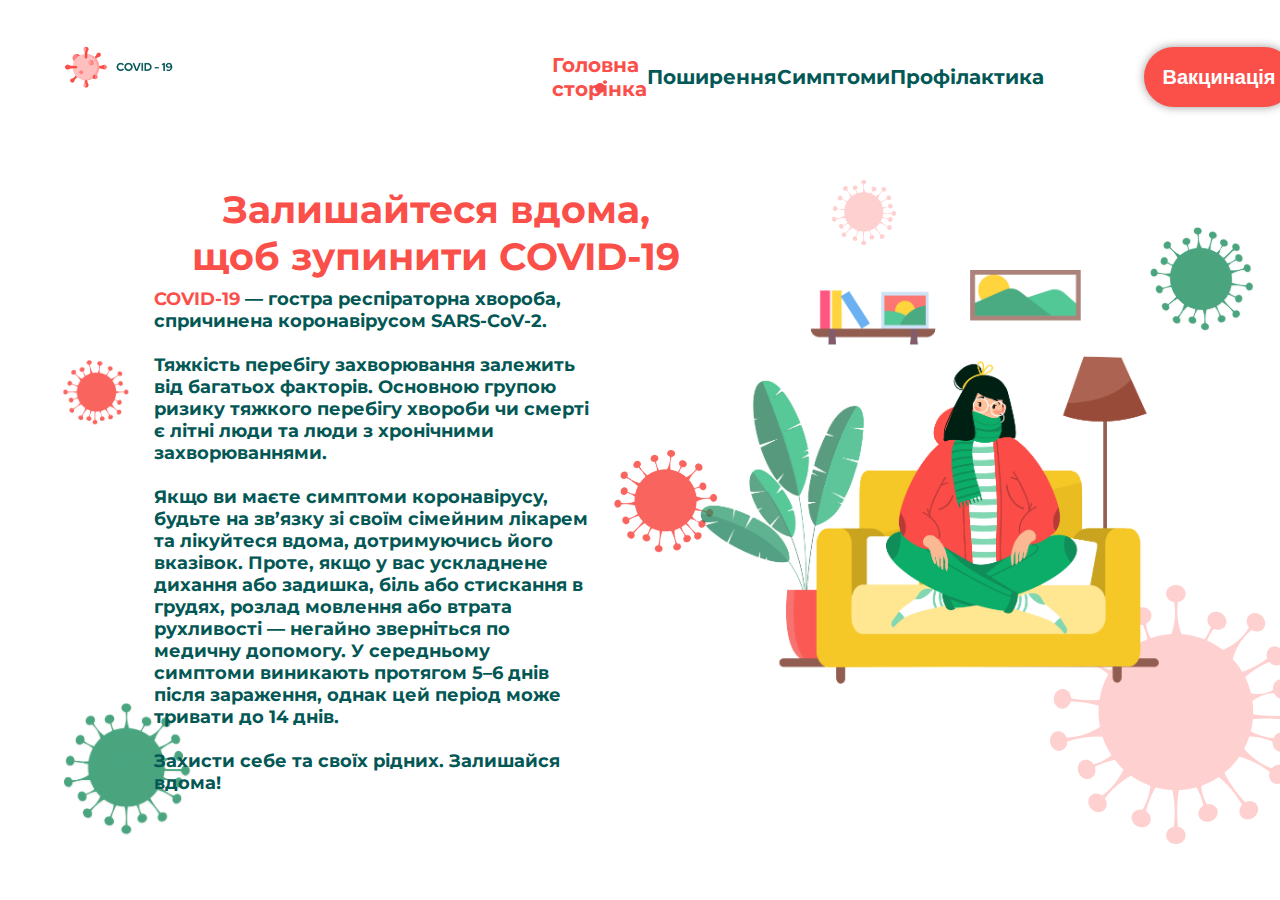
==== pages/index.html @ 6a219b64 "Latest version" ====
<!DOCTYPE html>
<html lang="en">
<head>
    <meta charset="UTF-8">
    <meta name="viewport"
          content="width=device-width, user-scalable=no, initial-scale=1.0, maximum-scale=1.0, minimum-scale=1.0">
    <link href="https://fonts.googleapis.com/css2?family=Montserrat:wght@100;500&display=swap" rel="stylesheet">
    <meta http-equiv="X-UA-Compatible" content="ie=edge">
    <link rel="icon" href="../assets/images/COVID-19.ico" type="image/x-icon">
    <title>COVID-19</title>
    <link rel="stylesheet" href="../styles/index.css">
    <script>
        $(window).load(function () {
            $("body").removeClass("load");
        });
    </script>
</head>

<body>
<nav>
    <section>
        <a href="index.html">
            <img src="../assets/images/logo.png" alt="logo" id="logo">
        </a>
    </section>
    <ul class="nav-list">
        <li><a href="index.html" class="activePage">Головна сторінка</a></li>
        <li><a href="contagion.html">Поширення</a></li>
        <li><a href="symptoms.html">Симптоми</a></li>
        <li><a href="prevention.html">Профілактика</a></li>
        <li>
            <button id="vaccination-btn">Вакцинація</button>
        </li>
    </ul>
</nav>

<main class="main-container">
    <section>
        <h4 id="main-header">Залишайтеся вдома, <br>щоб зупинити COVID-19</h4>
        <p id="main-text">
            <span class="covid19">COVID-19</span> — гостра респіраторна хвороба, спричинена коронавірусом SARS-CoV-2.
            <br><br>Тяжкість перебігу захворювання залежить від багатьох факторів.
            Основною групою ризику тяжкого перебігу хвороби чи смерті є літні люди та люди з хронічними захворюваннями.
            <br><br>Якщо ви маєте симптоми коронавірусу, будьте на зв’язку зі своїм сімейним лікарем та лікуйтеся вдома, дотримуючись його вказівок.
            Проте, якщо у вас ускладнене дихання або задишка, біль або стискання в грудях, розлад мовлення або втрата рухливості — негайно зверніться по медичну допомогу.
            У середньому симптоми виникають протягом 5–6 днів після зараження, однак цей період може тривати до 14 днів.
            <br><br>Захисти себе та своїх рідних. Залишайся вдома!
        </p>

    </section>
    <section class="image-section">
        <img id="mainPageGirl" src="../assets/images/mainPageGirl.png" alt="Фото на головній сторінці">
        <img id="coronaRed1"  src="../assets/images/coronaRed.png">
        <img id="coronaGreen1" src="../assets/images/coronaGreen.png">
        <img id="coronaPink1" src="../assets/images/coronaPink.png">
        <img id="coronaPink2" src="../assets/images/coronaPink.png">
        <img id="coronaGreen2" src="../assets/images/coronaGreen.png">
        <img id="coronaRed2"  src="../assets/images/coronaRed.png">
    </section>
</main>
<script>
    document.getElementById("vaccination-btn").onclick = function (){
        window.open("https://diia.gov.ua/services/zapis-do-lista-ochikuvannya-vakcinaciyi-vid-covid-19","_blank");
    }
</script>
</body>
</html>
---- styles/index.css ----
@import "partials/nav.css";


.main-container {
    width: 80vw;
    height: 80vh;
    display: flex;
    align-self: center;
    flex-direction: row;
    align-items: center;
    justify-content: center;
}

.image-section {
    align-items: center;
    justify-content: center;
}

#mainPageGirl {
    position: absolute;
    top: 30%;
    left: 50%;
    width: 45%;
}

#coronaGreen1 {
    position: absolute;
    top: 25%;
    left: 90%;

    width: 8%;
    transform: rotateZ(-45deg);
}

#coronaRed2 {
    position: absolute;
    top: 40%;
    left: 5%;

    width: 5%;
    transform: rotateZ(90deg);
}

#coronaPink1 {
    position: absolute;
    top: 65%;
    left: 82%;
    z-index: -1;
}

#coronaPink2 {
    position: absolute;
    top: 20%;
    left: 65%;
    z-index: -1;
    width: 5%;
}

#coronaRed1 {
    position: absolute;
    top: 50%;
    left: 48%;
    z-index: -1;
    width: 8%;
    transform: rotateZ(45deg);
}

#coronaGreen2 {
    position: absolute;
    top: 78%;
    left: 5%;
    z-index: -1;
    width: 10%;
}


#main-header {
    color: #FB4F4A;
    font-weight: bold;
    font-size: 38px;
    text-align: center;
    position: absolute;
    left: 15%;
    top: 15%;
}

#main-text {
    width: 34%;
    left: 12%;
    top: 30%;
    position: absolute;
    font-size: 18px;
    color: #035755;
    font-weight: bolder;
    /*border: 2px solid black;*/
    text-align: left;
}

.btn {
    border: 2px solid #FB4F4A;
    padding: 10px 15px;
    background-color: #FB4F4A;
    width: 173px;
    height: 60px;
    border-radius: 25px;
    color: white;
    font-size: 18px;
}

.btn:hover {
    background-color: white;
    color: #FB4F4A;
    cursor: pointer;
    transition: 500ms;
}

.covid19 {
    color: #FB4F4A;
}
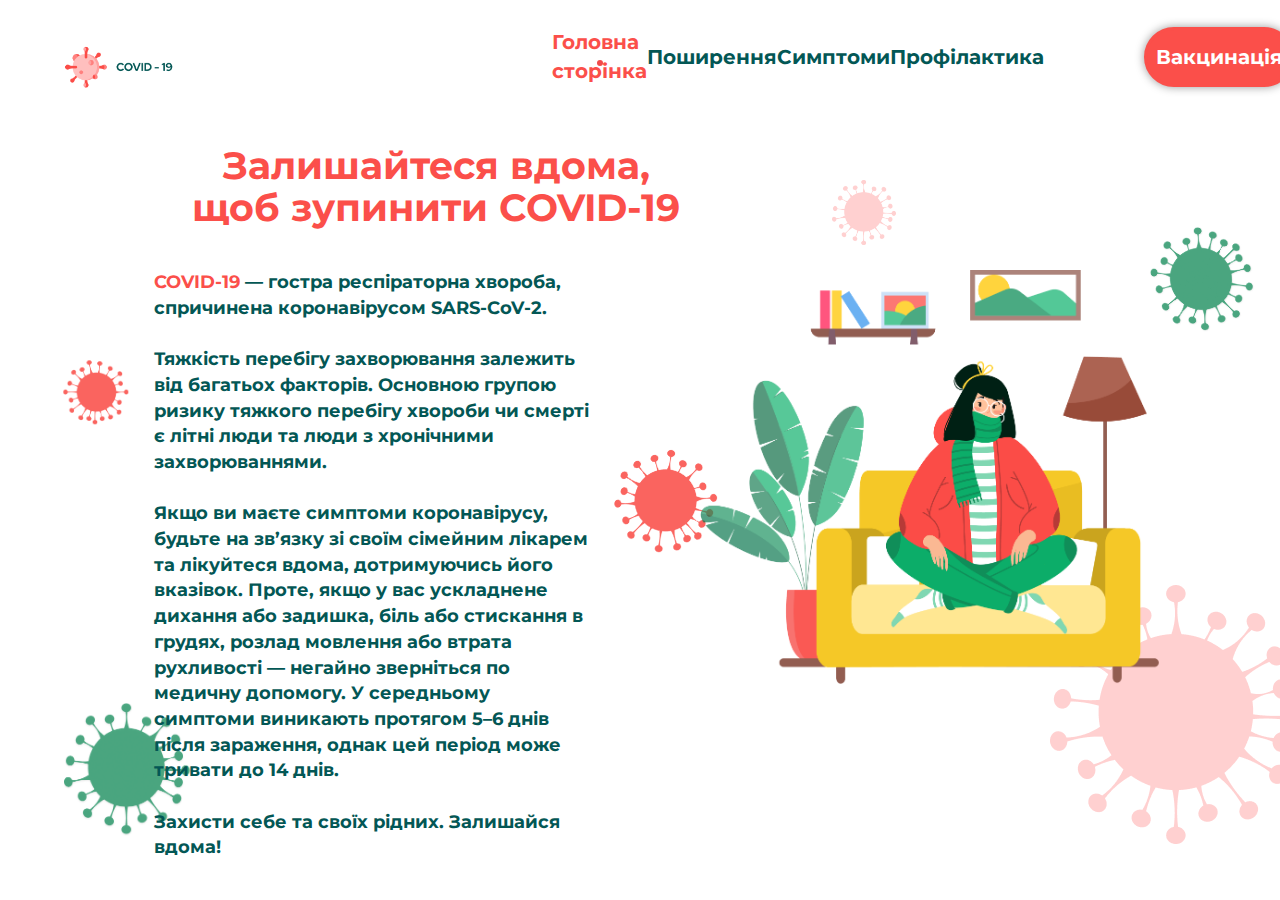
==== commit c3f8f72e: "add modal" ====
--- a/pages/index.html
+++ b/pages/index.html
@@ -5,15 +5,11 @@
     <meta name="viewport"
           content="width=device-width, user-scalable=no, initial-scale=1.0, maximum-scale=1.0, minimum-scale=1.0">
     <link href="https://fonts.googleapis.com/css2?family=Montserrat:wght@100;500&display=swap" rel="stylesheet">
+    <link rel="stylesheet" href="http://maxcdn.bootstrapcdn.com/bootstrap/3.3.6/css/bootstrap.min.css">
     <meta http-equiv="X-UA-Compatible" content="ie=edge">
     <link rel="icon" href="../assets/images/COVID-19.ico" type="image/x-icon">
     <title>COVID-19</title>
     <link rel="stylesheet" href="../styles/index.css">
-    <script>
-        $(window).load(function () {
-            $("body").removeClass("load");
-        });
-    </script>
 </head>
 
 <body>
@@ -56,12 +52,46 @@
         <img id="coronaPink2" src="../assets/images/coronaPink.png">
         <img id="coronaGreen2" src="../assets/images/coronaGreen.png">
         <img id="coronaRed2"  src="../assets/images/coronaRed.png">
-    </section>
+    </section><div class="modal fade" id="myModal">
+    <div class="modal-dialog modal-lg modal-dialog-centered" role="document">
+        <div class="modal-content">
+            <div class="modal-header">
+                <h4 class="modal-title">Опитування</h4>
+                <button type="button" class="close" data-dismiss="modal" aria-label="Close">
+                    <span aria-hidden="true">×</span>
+                </button>
+            </div>
+            <div class="modal-body">
+                <h5>Чи збираєтесь ви вакцинуватись маючи можливість?</h5>
+                <div class="form-check">
+                    <input class="form-check-input" type="radio" name="radio" id="flexRadioDefault1" value="Ні, навіть якщо матиму можливість">
+                    <label class="form-check-label" for="flexRadioDefault1">
+                        Ні, навіть якщо матиму можливість
+                    </label>
+                </div>
+                <div class="form-check">
+                    <input class="form-check-input" type="radio" name="radio" id="flexRadioDefault2" checked value="Так, якщо буде можливість">
+                    <label class="form-check-label" for="flexRadioDefault2">
+                        Так, якщо буде можливість
+                    </label>
+                </div>
+                <div class="form-check">
+                    <input class="form-check-input" type="radio" name="radio" id="flexRadioDefault3" value="Уже вакцинувався">
+                    <label class="form-check-label" for="flexRadioDefault3" >
+                        Уже вакцинувався
+                    </label>
+                </div>
+                <button type="button" id="modal-btn" data-dismiss="modal" aria-label="Close" onclick="submit()">Відповісти</button>
+            </div>
+            <div class="modal-footer">
+                <p style="color: grey">Дякуємо, ваша відповідь важлива для нас</p>
+            </div>
+        </div>
+    </div>
+</div>
+    </div>
+
 </main>
-<script>
-    document.getElementById("vaccination-btn").onclick = function (){
-        window.open("https://diia.gov.ua/services/zapis-do-lista-ochikuvannya-vakcinaciyi-vid-covid-19","_blank");
-    }
-</script>
+<script src="../index.js"></script>
 </body>
 </html>
--- a/styles/index.css
+++ b/styles/index.css
@@ -1,5 +1,5 @@
 @import "partials/nav.css";
-
+@import "partials/modal.css";
 
 .main-container {
     width: 80vw;
@@ -116,4 +116,4 @@
 
 .covid19 {
     color: #FB4F4A;
-}+}
